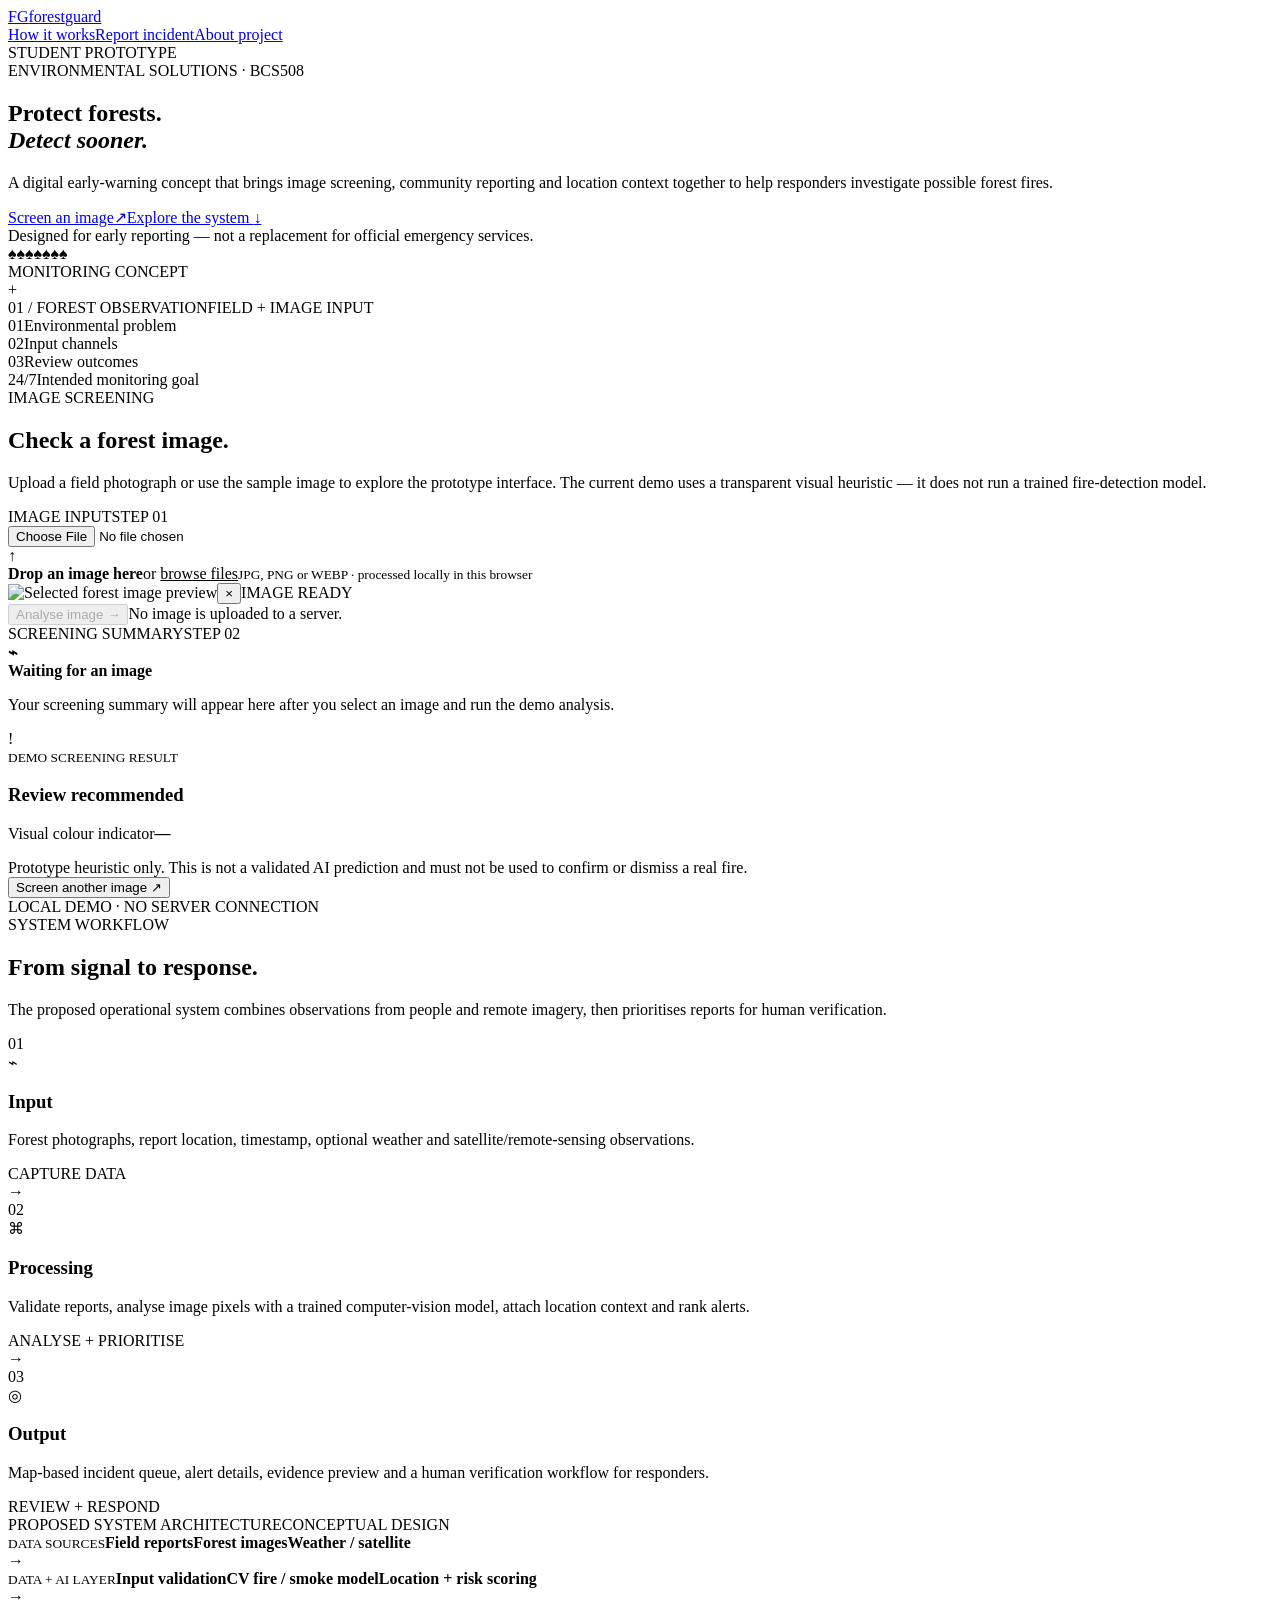
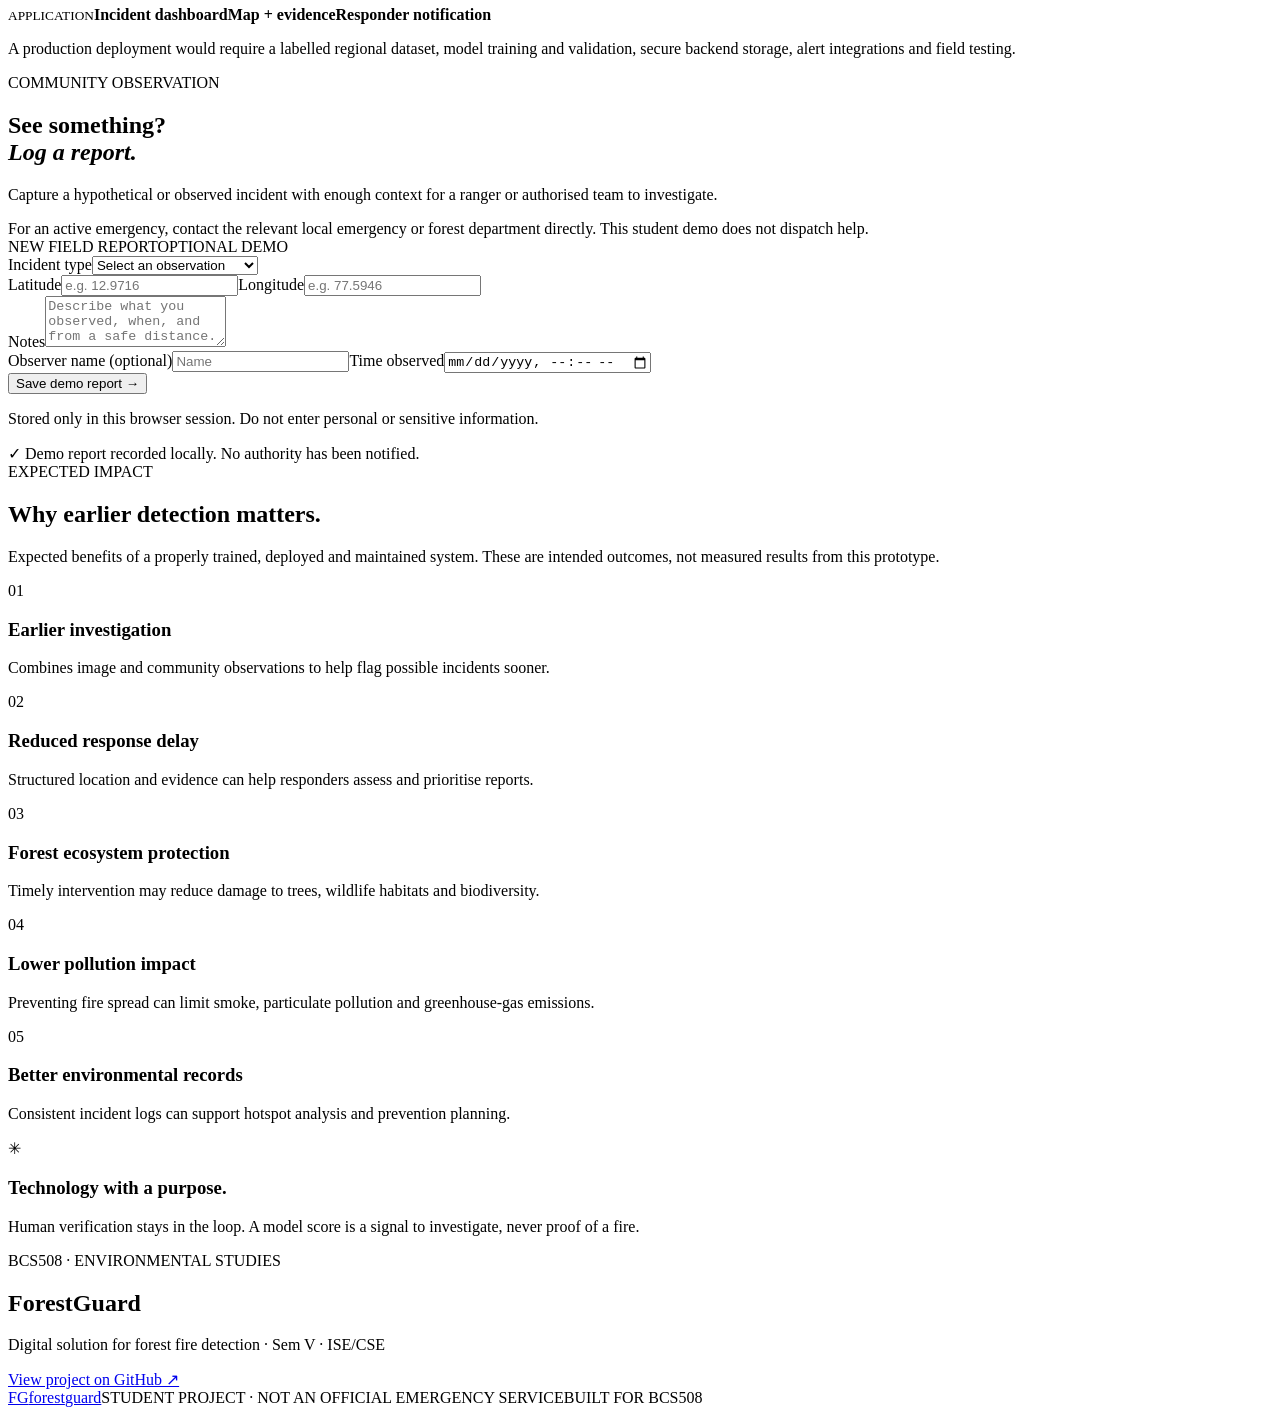
==== index.html @ a7ce4f75 "Build ForestGuard BCS508 forest fire detection prototype: index.html" ====
<!doctype html>
<html lang="en">
<head>
  <meta charset="utf-8">
  <meta name="viewport" content="width=device-width, initial-scale=1">
  <meta name="theme-color" content="#10251d">
  <meta name="description" content="ForestGuard — a student prototype for forest fire risk reporting and image screening.">
  <title>ForestGuard | Forest Fire Detection</title>
  <link rel="preconnect" href="https://fonts.googleapis.com">
  <link rel="preconnect" href="https://fonts.gstatic.com" crossorigin>
  <link href="https://fonts.googleapis.com/css2?family=DM+Sans:wght@400;500;600;700&family=Manrope:wght@400;500;600;700;800&display=swap" rel="stylesheet">
  <link rel="stylesheet" href="styles.css">
</head>
<body>
  <div class="ambient ambient-one"></div><div class="ambient ambient-two"></div>
  <header class="topbar">
    <a class="brand" href="#" aria-label="ForestGuard home"><span class="brand-mark">FG</span><span>forest<span class="brand-light">guard</span></span></a>
    <nav><a href="#how-it-works">How it works</a><a href="#report">Report incident</a><a href="#about">About project</a></nav>
    <span class="prototype-pill"><i></i> STUDENT PROTOTYPE</span>
  </header>

  <main>
    <section class="hero">
      <div class="hero-copy">
        <div class="eyebrow"><span class="eyebrow-line"></span> ENVIRONMENTAL SOLUTIONS · BCS508</div>
        <h1>Protect forests.<br><em>Detect sooner.</em></h1>
        <p class="hero-lede">A digital early-warning concept that brings image screening, community reporting and location context together to help responders investigate possible forest fires.</p>
        <div class="hero-actions"><a class="button button-primary" href="#screen"><span>Screen an image</span><span>↗</span></a><a class="text-link" href="#how-it-works">Explore the system <span>↓</span></a></div>
        <div class="hero-note"><span class="pulse-dot"></span> Designed for early reporting — not a replacement for official emergency services.</div>
      </div>
      <div class="hero-art" aria-label="Illustration of a forest landscape">
        <div class="sun"></div><div class="mountain mountain-back"></div><div class="mountain mountain-front"></div>
        <div class="forest-layer"><span>♠</span><span>♠</span><span>♠</span><span>♠</span><span>♠</span><span>♠</span><span>♠</span></div>
        <div class="scan-frame"><div class="scan-corner tl"></div><div class="scan-corner tr"></div><div class="scan-corner bl"></div><div class="scan-corner br"></div><div class="scan-label"><span class="pulse-dot"></span> MONITORING CONCEPT</div><div class="scan-crosshair">+</div></div>
        <div class="art-caption"><span>01 / FOREST OBSERVATION</span><span>FIELD + IMAGE INPUT</span></div>
      </div>
    </section>

    <section class="stats" aria-label="Prototype capabilities">
      <div><span class="stat-number">01</span><span class="stat-label">Environmental problem</span></div>
      <div><span class="stat-number">02</span><span class="stat-label">Input channels</span></div>
      <div><span class="stat-number">03</span><span class="stat-label">Review outcomes</span></div>
      <div><span class="stat-number">24/7</span><span class="stat-label">Intended monitoring goal</span></div>
    </section>

    <section class="section screen-section" id="screen">
      <div class="section-heading">
        <div><div class="eyebrow">IMAGE SCREENING</div><h2>Check a forest image.</h2></div>
        <p>Upload a field photograph or use the sample image to explore the prototype interface. The current demo uses a transparent visual heuristic — it does not run a trained fire-detection model.</p>
      </div>
      <div class="screen-grid">
        <div class="upload-card">
          <div class="card-topline"><span>IMAGE INPUT</span><span class="step">STEP 01</span></div>
          <label class="dropzone" id="dropzone" for="imageInput">
            <input id="imageInput" type="file" accept="image/*">
            <div class="upload-icon">↑</div><strong>Drop an image here</strong><span>or <u>browse files</u></span><small>JPG, PNG or WEBP · processed locally in this browser</small>
          </label>
          <div class="preview-wrap hidden" id="previewWrap"><img id="preview" alt="Selected forest image preview"><button class="remove-image" id="removeImage" type="button" aria-label="Remove image">×</button><span class="preview-tag">IMAGE READY</span></div>
          <div class="upload-bottom"><button class="button button-primary full" id="analyseBtn" disabled>Analyse image <span>→</span></button><span class="microcopy">No image is uploaded to a server.</span></div>
        </div>
        <div class="result-card" aria-live="polite">
          <div class="card-topline"><span>SCREENING SUMMARY</span><span class="step">STEP 02</span></div>
          <div class="empty-state" id="emptyState"><div class="radar"><span></span><span></span><span></span><b>⌁</b></div><strong>Waiting for an image</strong><p>Your screening summary will appear here after you select an image and run the demo analysis.</p></div>
          <div class="analysis-result hidden" id="analysisResult">
            <div class="result-status"><span class="status-symbol" id="statusSymbol">!</span><div><small>DEMO SCREENING RESULT</small><h3 id="resultTitle">Review recommended</h3></div></div>
            <div class="confidence-row"><span>Visual colour indicator</span><strong id="confidenceText">—</strong></div><div class="meter"><span id="confidenceMeter"></span></div>
            <p class="result-explanation" id="resultExplanation"></p>
            <div class="result-disclaimer">Prototype heuristic only. This is not a validated AI prediction and must not be used to confirm or dismiss a real fire.</div>
            <button class="button button-outline full" id="resetAnalysis" type="button">Screen another image ↗</button>
          </div>
          <div class="card-footer"><span class="tiny-dot"></span> LOCAL DEMO · NO SERVER CONNECTION</div>
        </div>
      </div>
    </section>

    <section class="section how-section" id="how-it-works">
      <div class="section-heading">
        <div><div class="eyebrow">SYSTEM WORKFLOW</div><h2>From signal to response.</h2></div>
        <p>The proposed operational system combines observations from people and remote imagery, then prioritises reports for human verification.</p>
      </div>
      <div class="workflow">
        <article class="workflow-step"><div class="workflow-index">01</div><div class="workflow-icon">⌁</div><h3>Input</h3><p>Forest photographs, report location, timestamp, optional weather and satellite/remote-sensing observations.</p><span>CAPTURE DATA</span></article>
        <div class="workflow-arrow">→</div>
        <article class="workflow-step"><div class="workflow-index">02</div><div class="workflow-icon">⌘</div><h3>Processing</h3><p>Validate reports, analyse image pixels with a trained computer-vision model, attach location context and rank alerts.</p><span>ANALYSE + PRIORITISE</span></article>
        <div class="workflow-arrow">→</div>
        <article class="workflow-step"><div class="workflow-index">03</div><div class="workflow-icon">◎</div><h3>Output</h3><p>Map-based incident queue, alert details, evidence preview and a human verification workflow for responders.</p><span>REVIEW + RESPOND</span></article>
      </div>
      <div class="architecture">
        <div class="architecture-head"><span>PROPOSED SYSTEM ARCHITECTURE</span><span>CONCEPTUAL DESIGN</span></div>
        <div class="arch-flow">
          <div class="arch-node"><small>DATA SOURCES</small><b>Field reports</b><b>Forest images</b><b>Weather / satellite</b></div><div class="arch-connector">→</div>
          <div class="arch-node highlight"><small>DATA + AI LAYER</small><b>Input validation</b><b>CV fire / smoke model</b><b>Location + risk scoring</b></div><div class="arch-connector">→</div>
          <div class="arch-node"><small>APPLICATION</small><b>Incident dashboard</b><b>Map + evidence</b><b>Responder notification</b></div>
        </div>
        <p class="architecture-note">A production deployment would require a labelled regional dataset, model training and validation, secure backend storage, alert integrations and field testing.</p>
      </div>
    </section>

    <section class="section report-section" id="report">
      <div class="report-intro"><div class="eyebrow">COMMUNITY OBSERVATION</div><h2>See something?<br><em>Log a report.</em></h2><p>Capture a hypothetical or observed incident with enough context for a ranger or authorised team to investigate.</p><div class="report-safety">For an active emergency, contact the relevant local emergency or forest department directly. This student demo does not dispatch help.</div></div>
      <form class="report-form" id="reportForm">
        <div class="card-topline"><span>NEW FIELD REPORT</span><span class="step">OPTIONAL DEMO</span></div>
        <label>Incident type<select id="incidentType" required><option value="">Select an observation</option><option>Visible smoke</option><option>Visible flame</option><option>Burning vegetation</option><option>Strong burning smell</option><option>Other suspicious activity</option></select></label>
        <div class="form-row"><label>Latitude<input id="latitude" type="number" step="any" placeholder="e.g. 12.9716"></label><label>Longitude<input id="longitude" type="number" step="any" placeholder="e.g. 77.5946"></label></div>
        <label>Notes<textarea id="notes" rows="3" placeholder="Describe what you observed, when, and from a safe distance."></textarea></label>
        <div class="form-row"><label>Observer name (optional)<input id="observer" placeholder="Name"></label><label>Time observed<input id="observedAt" type="datetime-local"></label></div>
        <button class="button button-primary full" type="submit">Save demo report <span>→</span></button>
        <p class="form-hint">Stored only in this browser session. Do not enter personal or sensitive information.</p>
        <div class="report-success hidden" id="reportSuccess" role="status">✓ Demo report recorded locally. No authority has been notified.</div>
      </form>
    </section>

    <section class="section benefits-section" id="about">
      <div class="section-heading"><div><div class="eyebrow">EXPECTED IMPACT</div><h2>Why earlier detection matters.</h2></div><p>Expected benefits of a properly trained, deployed and maintained system. These are intended outcomes, not measured results from this prototype.</p></div>
      <div class="benefits-grid">
        <article><span>01</span><h3>Earlier investigation</h3><p>Combines image and community observations to help flag possible incidents sooner.</p></article>
        <article><span>02</span><h3>Reduced response delay</h3><p>Structured location and evidence can help responders assess and prioritise reports.</p></article>
        <article><span>03</span><h3>Forest ecosystem protection</h3><p>Timely intervention may reduce damage to trees, wildlife habitats and biodiversity.</p></article>
        <article><span>04</span><h3>Lower pollution impact</h3><p>Preventing fire spread can limit smoke, particulate pollution and greenhouse-gas emissions.</p></article>
        <article><span>05</span><h3>Better environmental records</h3><p>Consistent incident logs can support hotspot analysis and prevention planning.</p></article>
        <article class="benefit-callout"><div class="leaf-mark">✳</div><h3>Technology with a purpose.</h3><p>Human verification stays in the loop. A model score is a signal to investigate, never proof of a fire.</p></article>
      </div>
    </section>
    <section class="submission">
      <div><div class="eyebrow">BCS508 · ENVIRONMENTAL STUDIES</div><h2>ForestGuard</h2><p>Digital solution for forest fire detection · Sem V · ISE/CSE</p></div>
      <a class="button button-light" href="https://github.com/abhishekpasupathy/evsassigment" target="_blank" rel="noreferrer">View project on GitHub ↗</a>
    </section>
  </main>
  <footer><a class="brand" href="#"><span class="brand-mark">FG</span><span>forest<span class="brand-light">guard</span></span></a><span>STUDENT PROJECT · NOT AN OFFICIAL EMERGENCY SERVICE</span><span>BUILT FOR BCS508</span></footer>
  <script src="app.js"></script>
</body>
</html>
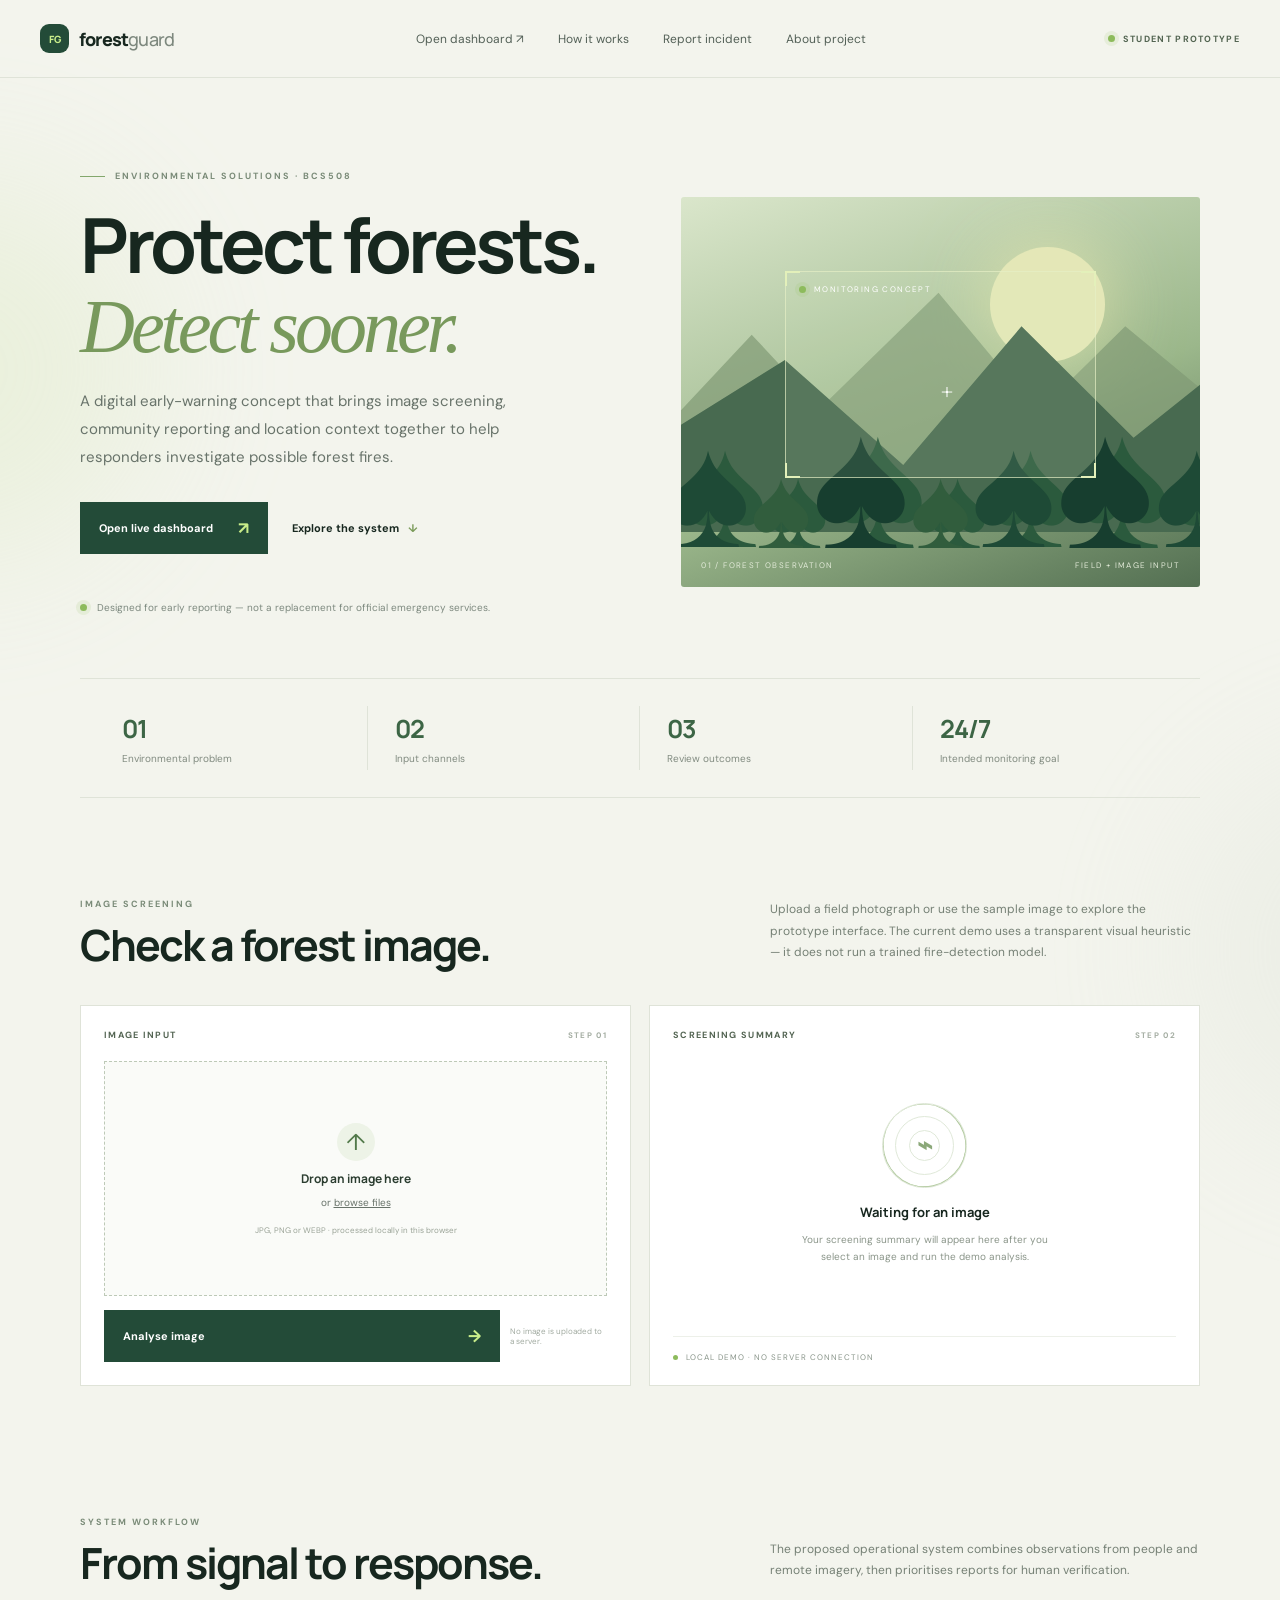
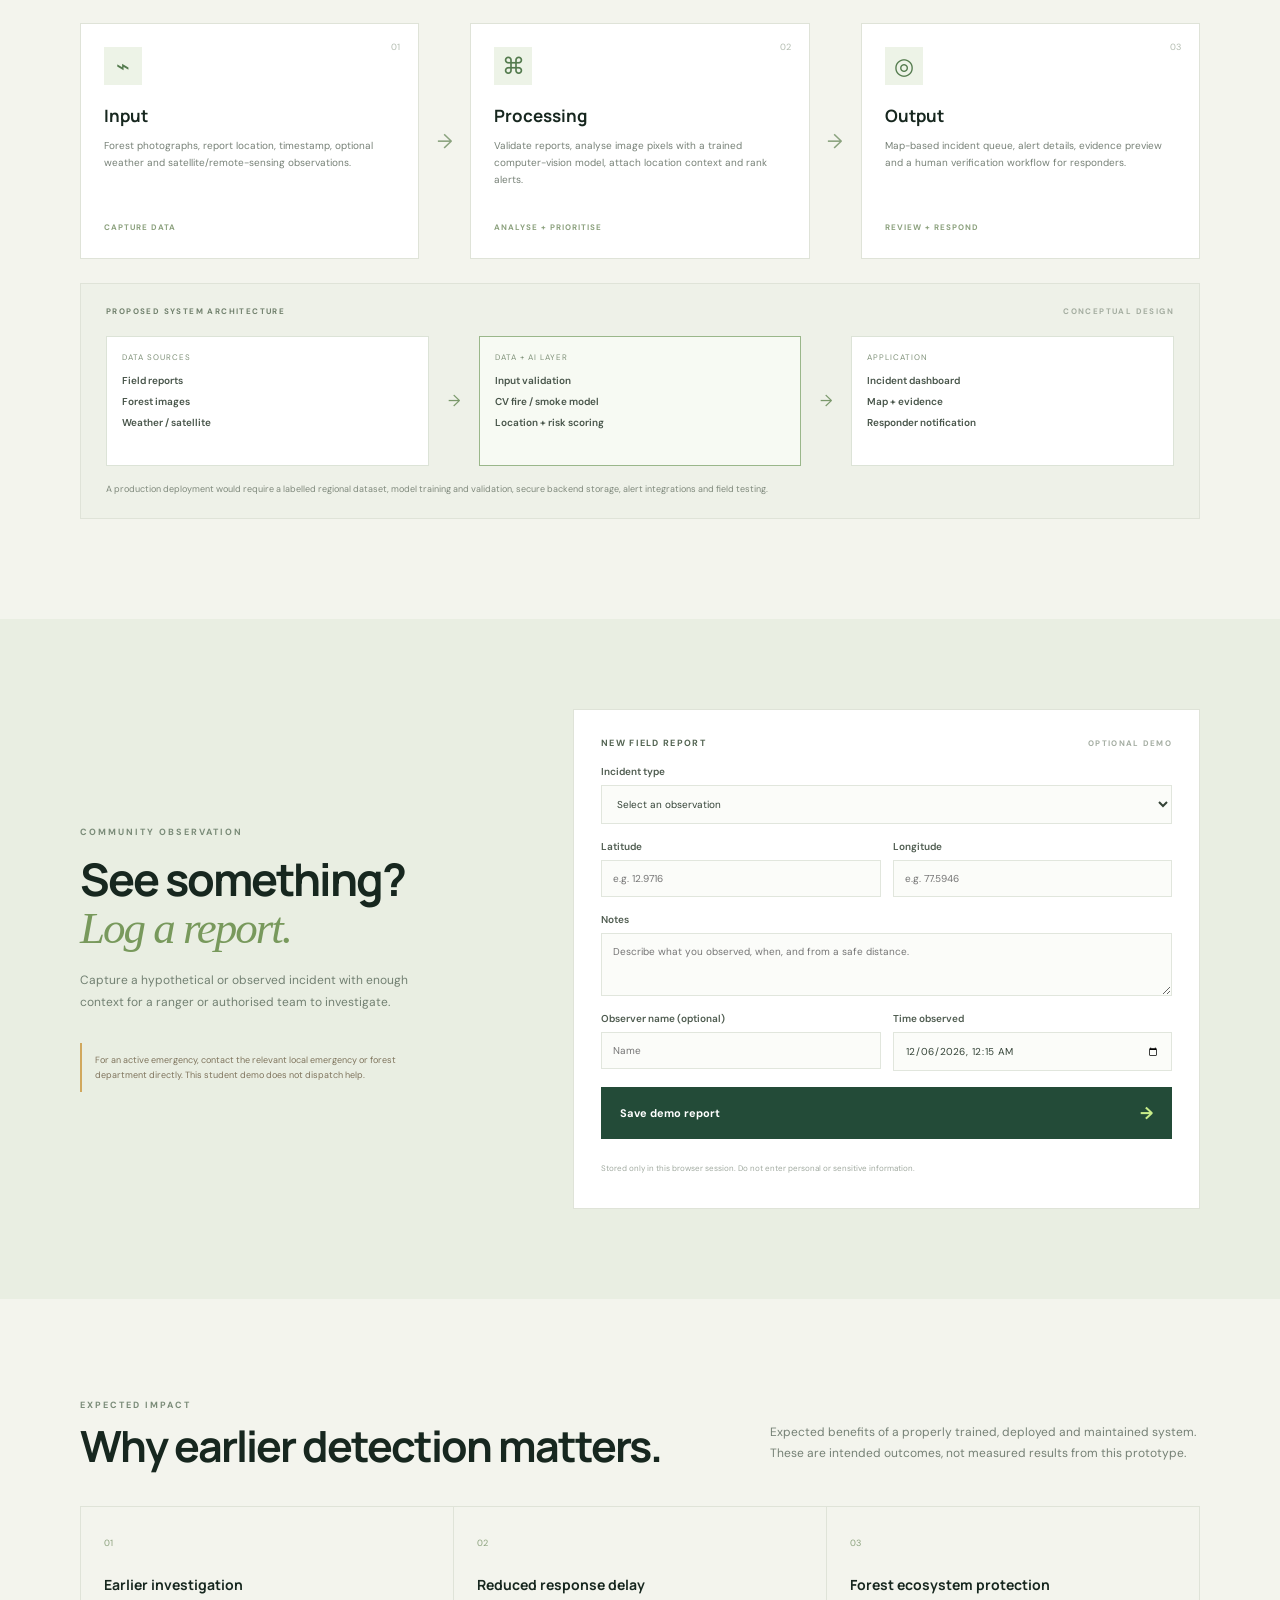
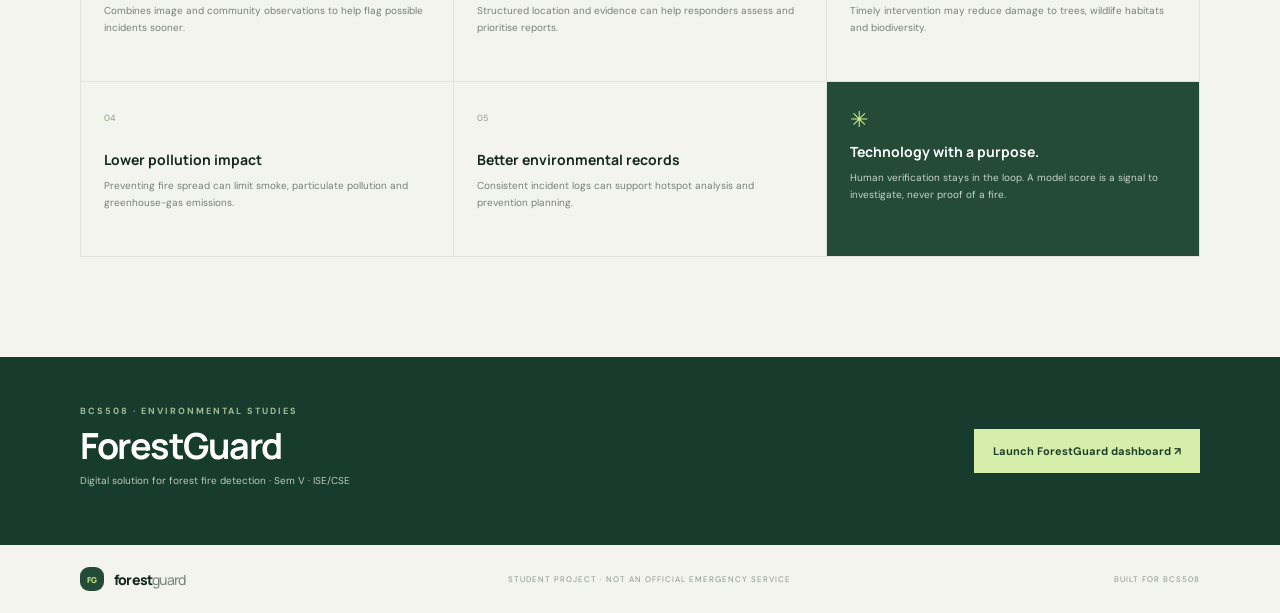
==== commit 0ef5f51f: "Link landing page to interactive operations dashboard" ====
--- a/index.html
+++ b/index.html
@@ -15,7 +15,7 @@
   <div class="ambient ambient-one"></div><div class="ambient ambient-two"></div>
   <header class="topbar">
     <a class="brand" href="#" aria-label="ForestGuard home"><span class="brand-mark">FG</span><span>forest<span class="brand-light">guard</span></span></a>
-    <nav><a href="#how-it-works">How it works</a><a href="#report">Report incident</a><a href="#about">About project</a></nav>
+    <nav><a href="dashboard.html">Open dashboard ↗</a><a href="#how-it-works">How it works</a><a href="#report">Report incident</a><a href="#about">About project</a></nav>
     <span class="prototype-pill"><i></i> STUDENT PROTOTYPE</span>
   </header>
 
@@ -25,7 +25,7 @@
         <div class="eyebrow"><span class="eyebrow-line"></span> ENVIRONMENTAL SOLUTIONS · BCS508</div>
         <h1>Protect forests.<br><em>Detect sooner.</em></h1>
         <p class="hero-lede">A digital early-warning concept that brings image screening, community reporting and location context together to help responders investigate possible forest fires.</p>
-        <div class="hero-actions"><a class="button button-primary" href="#screen"><span>Screen an image</span><span>↗</span></a><a class="text-link" href="#how-it-works">Explore the system <span>↓</span></a></div>
+        <div class="hero-actions"><a class="button button-primary" href="dashboard.html"><span>Open live dashboard</span><span>↗</span></a><a class="text-link" href="#how-it-works">Explore the system <span>↓</span></a></div>
         <div class="hero-note"><span class="pulse-dot"></span> Designed for early reporting — not a replacement for official emergency services.</div>
       </div>
       <div class="hero-art" aria-label="Illustration of a forest landscape">
@@ -123,7 +123,7 @@
     </section>
     <section class="submission">
       <div><div class="eyebrow">BCS508 · ENVIRONMENTAL STUDIES</div><h2>ForestGuard</h2><p>Digital solution for forest fire detection · Sem V · ISE/CSE</p></div>
-      <a class="button button-light" href="https://github.com/abhishekpasupathy/evsassigment" target="_blank" rel="noreferrer">View project on GitHub ↗</a>
+      <a class="button button-light" href="dashboard.html">Launch ForestGuard dashboard ↗</a>
     </section>
   </main>
   <footer><a class="brand" href="#"><span class="brand-mark">FG</span><span>forest<span class="brand-light">guard</span></span></a><span>STUDENT PROJECT · NOT AN OFFICIAL EMERGENCY SERVICE</span><span>BUILT FOR BCS508</span></footer>
--- a/styles.css
+++ b/styles.css
@@ -0,0 +1 @@
+:root{--bg:#f3f4ed;--ink:#17271f;--muted:#68736a;--green:#234b38;--lime:#c9ed8a;--line:#dfe3d8;--white:#fff;--serif:Georgia,'Times New Roman',serif}*{box-sizing:border-box}html{scroll-behavior:smooth}body{margin:0;background:var(--bg);color:var(--ink);font-family:'DM Sans',sans-serif;overflow-x:hidden}.ambient{position:absolute;border-radius:50%;filter:blur(80px);opacity:.24;pointer-events:none}.ambient-one{width:380px;height:380px;background:#cfe5a8;top:180px;left:-230px}.ambient-two{width:400px;height:400px;background:#d6ddd0;top:750px;right:-300px}a{color:inherit;text-decoration:none}.topbar{height:78px;max-width:1280px;margin:auto;padding:0 40px;display:flex;align-items:center;justify-content:space-between;border-bottom:1px solid var(--line);position:relative;z-index:2}.brand{display:flex;align-items:center;gap:10px;font-family:Manrope,sans-serif;font-size:18px;font-weight:800;letter-spacing:-.8px}.brand-mark{width:29px;height:29px;border-radius:9px;background:var(--green);color:var(--lime);font-size:10px;display:grid;place-items:center;letter-spacing:0}.brand-light{font-weight:500;color:#7d887e}.topbar nav{display:flex;gap:34px;font-size:12px;color:#536057}.topbar nav a:hover,.text-link:hover{color:#679346}.prototype-pill{font-size:9px;letter-spacing:1.3px;font-weight:700;color:#526451;display:flex;align-items:center;gap:8px}.prototype-pill i,.pulse-dot,.tiny-dot{width:7px;height:7px;background:#8dbb5c;border-radius:50%;display:inline-block;box-shadow:0 0 0 4px #8dbb5c22}.hero{max-width:1200px;margin:0 auto;padding:92px 40px 64px;display:grid;grid-template-columns:1fr .95fr;gap:55px;align-items:center;position:relative}.eyebrow{font-size:9px;letter-spacing:2px;font-weight:700;color:#7a8b78;display:flex;align-items:center;gap:10px}.eyebrow-line{height:1px;width:25px;background:#83a76c}.hero h1,.section h2,.report-intro h2,.submission h2{font-family:Manrope,sans-serif;font-size:clamp(46px,6vw,76px);line-height:1.04;letter-spacing:-4px;margin:23px 0 22px;font-weight:700}.hero h1 em,.report-intro h2 em{font-family:var(--serif);font-weight:400;color:#78995c}.hero-lede{font-size:15px;line-height:1.85;color:#68736a;max-width:480px}.hero-actions{display:flex;align-items:center;gap:24px;margin-top:31px}.button{border:0;display:inline-flex;align-items:center;justify-content:space-between;gap:25px;padding:15px 19px;font:700 11px 'DM Sans';cursor:pointer;transition:transform .2s,background .2s}.button:hover{transform:translateY(-2px)}.button-primary{background:var(--green);color:white}.button-primary:hover{background:#326246}.button-primary span:last-child{font-size:17px;color:var(--lime)}.text-link{font-size:11px;font-weight:700}.text-link span{color:#7b9b5a;margin-left:6px}.hero-note{font-size:10px;color:#7d897f;margin-top:47px;display:flex;gap:10px;align-items:center}.hero-art{height:390px;background:linear-gradient(160deg,#dae6cb,#9bb78b 58%,#536f52);position:relative;overflow:hidden;border-radius:3px}.sun{position:absolute;width:115px;height:115px;border-radius:100%;background:#e4e7b7;top:50px;right:95px;box-shadow:0 0 75px #f3efb0aa}.mountain{position:absolute;bottom:95px;width:120%;height:210px;clip-path:polygon(0 82%,18% 25%,29% 60%,48% 5%,64% 62%,78% 21%,100% 75%,100% 100%,0 100%)}.mountain-back{background:#809a76;left:-8%;opacity:.7}.mountain-front{background:#486a50;left:-4%;bottom:55px;clip-path:polygon(0 55%,20% 18%,39% 68%,58% 2%,76% 55%,90% 22%,100% 48%,100% 100%,0 100%)}.forest-layer{position:absolute;bottom:38px;left:-3%;right:-3%;height:185px;display:flex;align-items:end;justify-content:space-around;color:#1e4a36;font-size:160px;line-height:.7;text-shadow:17px 0 0 #2b5a3d}.forest-layer span:nth-child(2n){font-size:115px;color:#315d3d}.forest-layer span:nth-child(3n){font-size:185px;color:#173e2f}.scan-frame{position:absolute;left:20%;top:19%;width:60%;height:53%;border:1px solid #e7f1c6aa;background:#d9e8c51a}.scan-corner{position:absolute;width:15px;height:15px;border-color:#e3f0ba;border-style:solid}.tl{top:-1px;left:-1px;border-width:2px 0 0 2px}.tr{top:-1px;right:-1px;border-width:2px 2px 0 0}.bl{bottom:-1px;left:-1px;border-width:0 0 2px 2px}.br{bottom:-1px;right:-1px;border-width:0 2px 2px 0}.scan-label{position:absolute;top:12px;left:13px;font-size:8px;letter-spacing:1.4px;color:white;display:flex;gap:8px;align-items:center}.scan-crosshair{position:absolute;left:50%;top:50%;color:#fff;font-size:24px;font-weight:200}.art-caption{position:absolute;bottom:17px;left:20px;right:20px;display:flex;justify-content:space-between;font-size:8px;letter-spacing:1.4px;color:#e2ead8}.stats{max-width:1120px;margin:0 auto;padding:27px 15px;border-top:1px solid var(--line);border-bottom:1px solid var(--line);display:grid;grid-template-columns:repeat(4,1fr)}.stats>div{padding:5px 27px;border-right:1px solid var(--line);display:flex;flex-direction:column;gap:6px}.stats>div:last-child{border:0}.stat-number{font:700 25px Manrope;color:#3c6545;letter-spacing:-1px}.stat-label{font-size:10px;color:#818b80}.section{max-width:1120px;margin:0 auto;padding:100px 0;position:relative}.section-heading{display:flex;justify-content:space-between;align-items:end;margin-bottom:37px;gap:40px}.section h2,.report-intro h2{font-size:43px;letter-spacing:-2px;margin:13px 0 0}.section-heading>p{max-width:430px;font-size:12px;line-height:1.8;color:#758075;margin:0 0 4px}.screen-grid{display:grid;grid-template-columns:1fr 1fr;gap:18px}.upload-card,.result-card,.report-form{background:#fff;border:1px solid var(--line);padding:23px;min-height:370px}.card-topline{display:flex;justify-content:space-between;align-items:center;font-size:9px;letter-spacing:1.3px;font-weight:700;color:#536452}.step{color:#a4ada2;font-size:8px}.dropzone{height:235px;margin-top:20px;border:1px dashed #bdc9b7;background:#fafbf8;display:flex;flex-direction:column;align-items:center;justify-content:center;gap:9px;cursor:pointer;text-align:center;color:#68736a;transition:.2s}.dropzone:hover,.dropzone.dragover{border-color:#7ca35c;background:#f3f8ed}.dropzone input{display:none}.upload-icon{width:38px;height:38px;display:grid;place-items:center;border-radius:50%;background:#edf3e7;color:#52794a;font-size:23px}.dropzone strong{font:700 12px Manrope;color:#2b3d30}.dropzone span{font-size:10px}.dropzone small{font-size:8px;color:#9aa397;margin-top:7px}.upload-bottom{margin-top:14px;display:flex;justify-content:space-between;align-items:center;gap:10px}.full{width:100%}.microcopy,.form-hint{font-size:8px;color:#a1aaa0}.preview-wrap{position:relative;height:235px;margin-top:20px;background:#f2f4ed;overflow:hidden}.preview-wrap img{height:100%;width:100%;object-fit:cover}.preview-tag{position:absolute;left:12px;bottom:12px;background:#173e2f;color:white;font-size:8px;letter-spacing:1px;padding:7px 9px}.remove-image{position:absolute;right:10px;top:10px;border:0;border-radius:50%;width:27px;height:27px;background:#fff;color:#253c2c;font-size:18px;cursor:pointer}.hidden{display:none!important}.result-card{display:flex;flex-direction:column}.empty-state{flex:1;display:flex;flex-direction:column;align-items:center;justify-content:center;text-align:center;padding:20px}.empty-state strong{font:700 13px Manrope;margin-top:15px}.empty-state p{max-width:260px;font-size:10px;line-height:1.7;color:#8a9589}.radar{width:85px;height:85px;border:1px solid #dce6d4;border-radius:50%;display:grid;place-items:center;position:relative;color:#8ba879;font-size:26px}.radar:before,.radar:after{content:"";position:absolute;inset:12px;border:1px solid #e0e9d9;border-radius:50%}.radar:after{inset:26px}.radar span{position:absolute;inset:0;border-top:1px solid #b0c89d;border-radius:50%;transform:rotate(50deg)}.radar span:nth-child(2){transform:rotate(145deg)}.radar span:nth-child(3){transform:rotate(235deg)}.card-footer{margin-top:auto;padding-top:15px;border-top:1px solid #edf0e9;font-size:8px;letter-spacing:1px;color:#89958a;display:flex;gap:8px;align-items:center}.tiny-dot{width:5px;height:5px;box-shadow:none}.analysis-result{padding:30px 4px 12px}.result-status{display:flex;align-items:center;gap:13px}.status-symbol{width:38px;height:38px;display:grid;place-items:center;border-radius:50%;background:#f8ecd9;color:#aa7734;font-size:19px}.result-status small{font-size:8px;color:#879286;letter-spacing:1px}.result-status h3{font:700 20px Manrope;margin:3px 0}.confidence-row{display:flex;justify-content:space-between;margin-top:33px;font-size:10px;color:#68736a}.confidence-row strong{color:#345b3c}.meter{height:5px;background:#edf0e8;margin-top:10px}.meter span{height:100%;display:block;width:0;background:#8dbb5c;transition:width .5s}.result-explanation{font-size:11px;line-height:1.75;color:#667267;margin:17px 0}.result-disclaimer{background:#f7f5eb;border-left:2px solid #d6b16e;padding:10px;font-size:9px;line-height:1.6;color:#7d725d;margin:13px 0 17px}.button-outline{border:1px solid #cbd5c5;background:transparent;color:#34513b}.how-section{padding-top:30px}.workflow{display:grid;grid-template-columns:1fr 25px 1fr 25px 1fr;align-items:center;gap:13px}.workflow-step{background:#fff;border:1px solid var(--line);padding:23px;min-height:220px;position:relative}.workflow-index{position:absolute;right:18px;top:17px;font-size:9px;color:#b3bcb0}.workflow-icon{width:38px;height:38px;background:#edf3e7;color:#547b4e;display:grid;place-items:center;font-size:23px;margin-bottom:19px}.workflow-step h3{font:700 17px Manrope;margin:0 0 9px}.workflow-step p{font-size:10px;color:#778177;line-height:1.7;min-height:67px}.workflow-step>span{font-size:8px;letter-spacing:1px;color:#8ca17e;font-weight:700}.workflow-arrow{text-align:center;color:#8aa27e;font-size:20px}.architecture{margin-top:24px;border:1px solid var(--line);padding:22px 25px;background:#eef1e8}.architecture-head{display:flex;justify-content:space-between;font-size:8px;letter-spacing:1.4px;color:#71816d;font-weight:700}.architecture-head span:last-child{color:#a4ada0}.arch-flow{display:grid;grid-template-columns:1fr 32px 1fr 32px 1fr;align-items:center;margin-top:20px;gap:9px}.arch-node{background:#fff;border:1px solid #dce3d7;padding:15px;display:flex;flex-direction:column;gap:8px;min-height:130px}.arch-node.highlight{border-color:#9ab78a;background:#f7faF3}.arch-node small{font-size:8px;letter-spacing:1px;color:#80927a;margin-bottom:4px}.arch-node b{font-size:10px;font-weight:600;color:#475449}.arch-connector{text-align:center;color:#7a986b}.architecture-note{font-size:9px;color:#7f897c;line-height:1.6;margin:16px 0 0}.report-section{max-width:none;background:#e9eee2;padding:90px max(calc((100% - 1120px)/2),40px);display:grid;grid-template-columns:.8fr 1.2fr;gap:75px;align-items:center}.report-intro h2{font-size:45px;margin:18px 0}.report-intro>p{font-size:12px;line-height:1.8;color:#728072;max-width:330px}.report-safety{border-left:2px solid #d1a85e;padding:10px 13px;margin-top:30px;font-size:9px;line-height:1.6;color:#7f745d;max-width:350px}.report-form{padding:27px;display:flex;flex-direction:column;gap:16px}.report-form label{display:flex;flex-direction:column;gap:7px;font-size:10px;font-weight:600;color:#4f5c50}.report-form input,.report-form select,.report-form textarea{width:100%;border:1px solid #e1e6dd;background:#fbfcf9;padding:11px;font:10px 'DM Sans';color:#344337;border-radius:0;outline:none}.report-form input:focus,.report-form select:focus,.report-form textarea:focus{border-color:#88a878}.form-row{display:grid;grid-template-columns:1fr 1fr;gap:12px}.report-success{background:#edf5e7;color:#476c3e;padding:12px;font-size:10px}.benefits-grid{display:grid;grid-template-columns:repeat(3,1fr);border-top:1px solid var(--line);border-left:1px solid var(--line)}.benefits-grid article{min-height:175px;padding:23px;border-right:1px solid var(--line);border-bottom:1px solid var(--line)}.benefits-grid article>span{font-size:9px;color:#8ca27e}.benefits-grid h3{font:700 14px Manrope;margin:24px 0 8px}.benefits-grid p{font-size:10px;line-height:1.7;color:#778177;margin:0}.benefit-callout{background:#234b38;color:#fff}.benefit-callout .leaf-mark{color:#c9ed8a;font-size:22px}.benefit-callout h3{margin-top:8px}.benefit-callout p{color:#c8d4c8}.submission{background:#173b2d;color:#fff;padding:48px max(calc((100% - 1120px)/2),40px);display:flex;justify-content:space-between;align-items:center;gap:25px}.submission .eyebrow{color:#a5bc98}.submission h2{font-size:36px;letter-spacing:-1.5px;margin:10px 0}.submission p{font-size:10px;color:#bdcbbc}.button-light{background:#d5efaa;color:#203f2b}.button-light:hover{background:#e2f5c6}footer{max-width:1200px;margin:auto;padding:22px 40px;display:flex;justify-content:space-between;align-items:center}footer>span{font-size:8px;letter-spacing:1px;color:#8b9588}footer .brand{font-size:14px}footer .brand-mark{width:24px;height:24px;font-size:8px}@media(max-width:900px){.section{padding-left:25px;padding-right:25px}.hero{padding:70px 25px 50px;gap:25px}.hero-art{height:340px}.report-section{padding:70px 25px;gap:30px}.topbar{padding:0 25px}.topbar nav{gap:17px}.prototype-pill{display:none}}@media(max-width:650px){.topbar{height:65px}.topbar nav{display:none}.hero{grid-template-columns:1fr;padding-top:58px}.hero h1{font-size:57px}.hero-art{height:280px}.stats{grid-template-columns:1fr 1fr;margin:0 20px}.stats>div{padding:13px 15px;border-bottom:1px solid var(--line)}.stats>div:nth-child(2){border-right:0}.section-heading{display:block}.section-heading>p{margin-top:17px}.section h2{font-size:35px}.screen-grid{grid-template-columns:1fr}.workflow{grid-template-columns:1fr;gap:10px}.workflow-arrow{transform:rotate(90deg)}.workflow-step{min-height:unset}.workflow-step p{min-height:unset}.arch-flow{grid-template-columns:1fr}.arch-connector{transform:rotate(90deg)}.report-section{grid-template-columns:1fr;padding:65px 20px}.benefits-grid{grid-template-columns:1fr 1fr}.benefits-grid article{padding:17px;min-height:170px}.submission{padding:38px 22px;display:block}.submission .button{margin-top:20px}footer{padding:20px;gap:12px;flex-wrap:wrap}footer>span{font-size:7px}.form-row{grid-template-columns:1fr}.hero-note{margin-top:30px}.section{padding-top:65px;padding-bottom:65px}}
